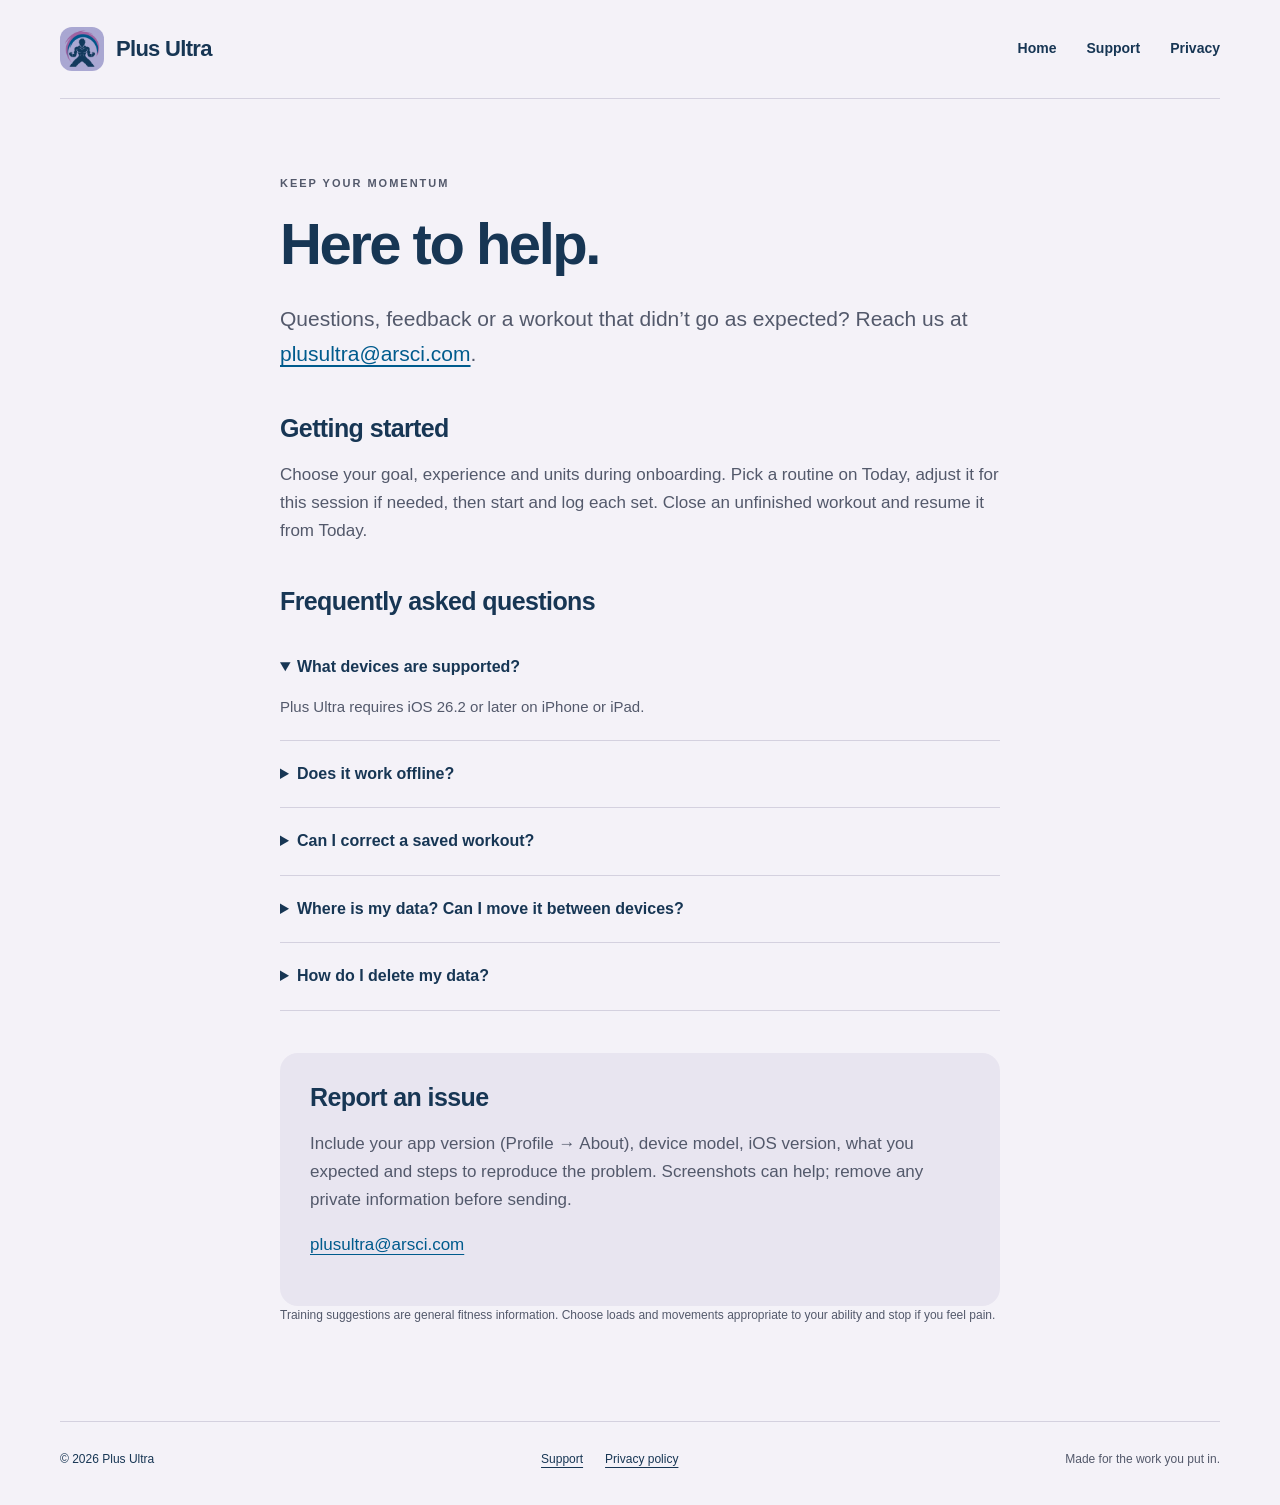
==== support.html @ 1eb020ad "Publish Plus Ultra product, support and privacy pages" ====
<!doctype html>
<html lang="en"><head><meta charset="utf-8"><meta name="viewport" content="width=device-width, initial-scale=1"><meta name="description" content="Get help with routines, workout logging, local data and device requirements in Plus Ultra."><meta name="theme-color" content="#173654"><title>Support — Plus Ultra</title><link rel="icon" type="image/png" href="plusultra-icon.png"><link rel="stylesheet" href="style.css"></head>
<body><a class="skip" href="#main">Skip to content</a>
<header class="container"><a class="brand" href="index.html"><img src="plusultra-icon.png" width="44" height="44" alt=""><span>Plus Ultra</span></a><nav aria-label="Main"><a href="index.html">Home</a><a href="support.html">Support</a><a href="privacy.html">Privacy</a></nav></header><main id="main" class="container">
<article class="prose"><p class="eyebrow">KEEP YOUR MOMENTUM</p><h1>Here to help.</h1><p class="lead">Questions, feedback or a workout that didn’t go as expected? Reach us at <span class="contact" data-u="plusultra" data-d="arsci.com"><noscript>plusultra at arsci dot com</noscript></span>.</p>
<section><h2>Getting started</h2><p>Choose your goal, experience and units during onboarding. Pick a routine on Today, adjust it for this session if needed, then start and log each set. Close an unfinished workout and resume it from Today.</p></section>
<section><h2>Frequently asked questions</h2><details open><summary>What devices are supported?</summary><p>Plus Ultra requires iOS 26.2 or later on iPhone or iPad.</p></details><details><summary>Does it work offline?</summary><p>Yes. Training works offline without an account. Opening a playlist link uses an external music service and may require internet access or that service’s account.</p></details><details><summary>Can I correct a saved workout?</summary><p>Open Progress, then workout history. Choose a workout and tap Edit. Only completed sets count toward performed-work summaries; unlogged sets stay unlogged.</p></details><details><summary>Where is my data? Can I move it between devices?</summary><p>Your journal is stored locally. Plus Ultra has no dedicated cloud sync or export feature. Device backups may include app data depending on your Apple settings. Read the <a href="privacy.html">privacy policy</a> before deleting or replacing a device.</p></details><details><summary>How do I delete my data?</summary><p>Delete individual routines, custom exercises and workouts in the app. Delete the app through iOS Settings to remove all local app data and preferences; offloading keeps the data. Manage existing backups separately in your Apple settings.</p></details></section>
<section class="callout"><h2>Report an issue</h2><p>Include your app version (Profile → About), device model, iOS version, what you expected and steps to reproduce the problem. Screenshots can help; remove any private information before sending.</p><p><span class="contact" data-u="plusultra" data-d="arsci.com"><noscript>plusultra at arsci dot com</noscript></span></p></section><p class="small">Training suggestions are general fitness information. Choose loads and movements appropriate to your ability and stop if you feel pain.</p></article>
</main><footer class="container"><p>© 2026 Plus Ultra</p><div><a href="support.html">Support</a><a href="privacy.html">Privacy policy</a></div><p class="small">Made for the work you put in.</p></footer><script src="contact.js"></script></body></html>
---- style.css ----
:root {
  color-scheme:light;
  --ink:#173654;
  --blue:#005b8d;
  --companion:#b5b1d8;
  --violet:#774879;
  --paper:#f4f2f8;
  --muted:#53596b;
  --line:#d4d1df
}
* {
  box-sizing:border-box
}
html {
  scroll-behavior:smooth
}
body {
  margin:0;
  background:#f4f2f8;
  color:var(--ink);
  font:17px/1.65 -apple-system,BlinkMacSystemFont,"Segoe UI",sans-serif
}
a {
  color:var(--blue);
  text-underline-offset:4px
}
a:hover {
  text-decoration-thickness:2px
}
a:focus-visible,summary:focus-visible {
  outline:3px solid var(--violet);
  outline-offset:6px;
  border-radius:4px
}
.container {
  width:min(1160px,calc(100% - 80px));
  margin-inline:auto
}
header {
  display:flex;
  align-items:center;
  justify-content:space-between;
  padding-block:27px;
  border-bottom:1px solid var(--line)
}
.brand {
  display:flex;
  align-items:center;
  gap:12px;
  text-decoration:none;
  color:var(--ink);
  font-size:22px;
  font-weight:800;
  letter-spacing:-.7px
}
.brand img {
  border-radius:12px
}
nav {
  display:flex;
  gap:30px
}
nav a {
  font-size:14px;
  font-weight:600;
  text-decoration:none;
  color:var(--ink)
}
.skip {
  position:absolute;
  left:15px;
  top:-100px;
  background:var(--paper);
  padding:10px;
  z-index:2
}
.skip:focus {
  top:10px
}
.hero {
  display:grid;
  grid-template-columns:1.1fr 1fr;
  gap:40px;
  align-items:center;
  padding-block:75px 90px
}
.eyebrow {
  font-size:11px;
  letter-spacing:2px;
  font-weight:800;
  color:var(--blue);
  margin:0 0 22px
}
h1,h2,h3,p {
  margin-top:0
}
h1 {
  font-size:clamp(48px,6.5vw,80px);
  line-height:1.04;
  letter-spacing:-4px;
  margin-bottom:28px;
  font-weight:850
}
h1 em {
  font-style:normal;
  color:var(--blue)
}
.intro {
  max-width:460px;
  color:var(--muted);
  font-size:19px;
  line-height:1.65
}
.actions {
  display:flex;
  flex-wrap:wrap;
  gap:18px;
  align-items:center;
  margin:30px 0 16px
}
.status {
  font-size:12px;
  font-weight:750;
  background:#e2ece3;
  color:#174d4e;
  border:1px solid #bdd5ce;
  border-radius:30px;
  padding:10px 15px
}
.status span {
  margin-right:6px;
  font-size:9px
}
.text-link {
  font-size:13px;
  font-weight:750;
  text-decoration:none
}
.small {
  font-size:12px;
  color:var(--muted)
}
.hero-art {
  overflow:clip;
  position:relative;
  text-align:center;
  padding:24px 0
}
.athlete {
  display:block;
  width:100%;
  height:auto;
  max-width:430px;
  margin:auto;
  border-radius:27%;
  box-shadow:0 24px 60px #17365416;
  position:relative
}
.orbit {
  position:absolute;
  inset:6% -1%;
  border:1px solid #b5b1d844;
  border-radius:50%;
  transform:rotate(-28deg)
}
.art-caption {
  margin:32px 0 0;
  font-size:10px;
  letter-spacing:4px;
  color:var(--violet);
  font-weight:800
}
.training {
  padding:70px 0;
  border-top:1px solid var(--line)
}
.section-heading {
  max-width:620px
}
h2 {
  font-size:38px;
  letter-spacing:-1.5px;
  line-height:1.16;
  margin-bottom:18px
}
.section-heading>p:last-child {
  color:var(--muted)
}
.feature-grid {
  display:grid;
  grid-template-columns:repeat(3,1fr);
  gap:38px;
  margin-top:45px
}
.feature-grid article {
  border-top:2px solid var(--ink);
  padding-top:20px
}
.feature-grid article:nth-child(2) {
  border-color:var(--companion)
}
.feature-grid article:nth-child(3) {
  border-color:var(--violet)
}
.number {
  font-size:10px;
  letter-spacing:2px;
  font-weight:750;
  color:var(--muted)
}
h3 {
  font-size:23px;
  letter-spacing:-.7px;
  line-height:1.25;
  margin:26px 0 12px
}
.feature-grid p {
  font-size:15px;
  color:var(--muted)
}
.privacy-banner {
  display:flex;
  gap:60px;
  align-items:center;
  justify-content:space-between;
  background:var(--ink);
  border-radius:26px;
  padding:48px;
  color:var(--paper);
  margin:20px 0 70px
}
.privacy-banner>div {
  max-width:560px
}
.privacy-banner .eyebrow {
  color:#b5b1d8
}
.privacy-banner h2 {
  font-size:32px
}
.privacy-banner p:last-child {
  font-size:15px;
  margin-bottom:0;
  color:#e2dfec
}
.button {
  display:inline-block;
  padding:13px 19px;
  background:var(--paper);
  color:var(--ink);
  border-radius:8px;
  white-space:nowrap;
  font-size:12px;
  font-weight:800;
  text-decoration:none
}
footer {
  border-top:1px solid var(--line);
  padding:28px 0 36px;
  display:flex;
  gap:25px;
  justify-content:space-between;
  font-size:12px
}
footer p {
  margin:0
}
footer div {
  display:flex;
  gap:22px
}
footer a {
  color:var(--ink)
}
.prose {
  max-width:720px;
  margin:75px auto 95px
}
.prose h1 {
  font-size:58px;
  letter-spacing:-2.5px
}
.lead {
  font-size:21px;
  color:var(--muted)
}
.prose section {
  margin-top:42px
}
.prose h2 {
  font-size:25px;
  letter-spacing:-.6px
}
.prose p {
  color:var(--muted)
}
details {
  border-bottom:1px solid var(--line);
  padding:20px 0
}
summary {
  font-weight:650;
  cursor:pointer;
  font-size:16px
}
details p {
  font-size:15px;
  margin:15px 0 0
}
.callout {
  background:#e8e5f0;
  padding:30px;
  border-radius:18px
}
.contact a {
  overflow-wrap:anywhere
}
@media(max-width:800px) {
  .container {
    width:calc(100% - 40px)
  }
  .hero {
    padding:55px 0;
    gap:35px;
    grid-template-columns:1fr
  }
  .hero-art {
    max-width:400px;
    margin:auto;
    width:100%
  }
  h1 {
    letter-spacing:-2.5px
  }
  .hero h1 br {
    display:none
  }
  .intro {
    max-width:600px
  }
  .feature-grid {
    grid-template-columns:1fr;
    gap:20px
  }
  .feature-grid article {
    padding-top:14px
  }
  .feature-grid h3 {
    margin-top:14px
  }
  .training {
    padding:45px 0
  }
  .privacy-banner {
    padding:30px;
    gap:26px;
    align-items:flex-start;
    flex-direction:column
  }
  footer {
    flex-wrap:wrap
  }
  footer .small {
    flex-basis:100%
  }
  .prose {
    margin-top:50px
  }
  .prose h1 {
    font-size:44px
  }
  header {
    padding-block:20px
  }
  .brand {
    font-size:19px
  }
  nav {
    gap:16px
  }
  nav a {
    font-size:12px
  }
}
@media(max-width:390px) {
  header {
    align-items:flex-start;
    gap:18px;
    flex-direction:column
  }
  .hero h1 {
    font-size:45px
  }
  .container {
    width:calc(100% - 32px)
  }
}
@media(prefers-reduced-motion:reduce) {
  html {
    scroll-behavior:auto
  }
}
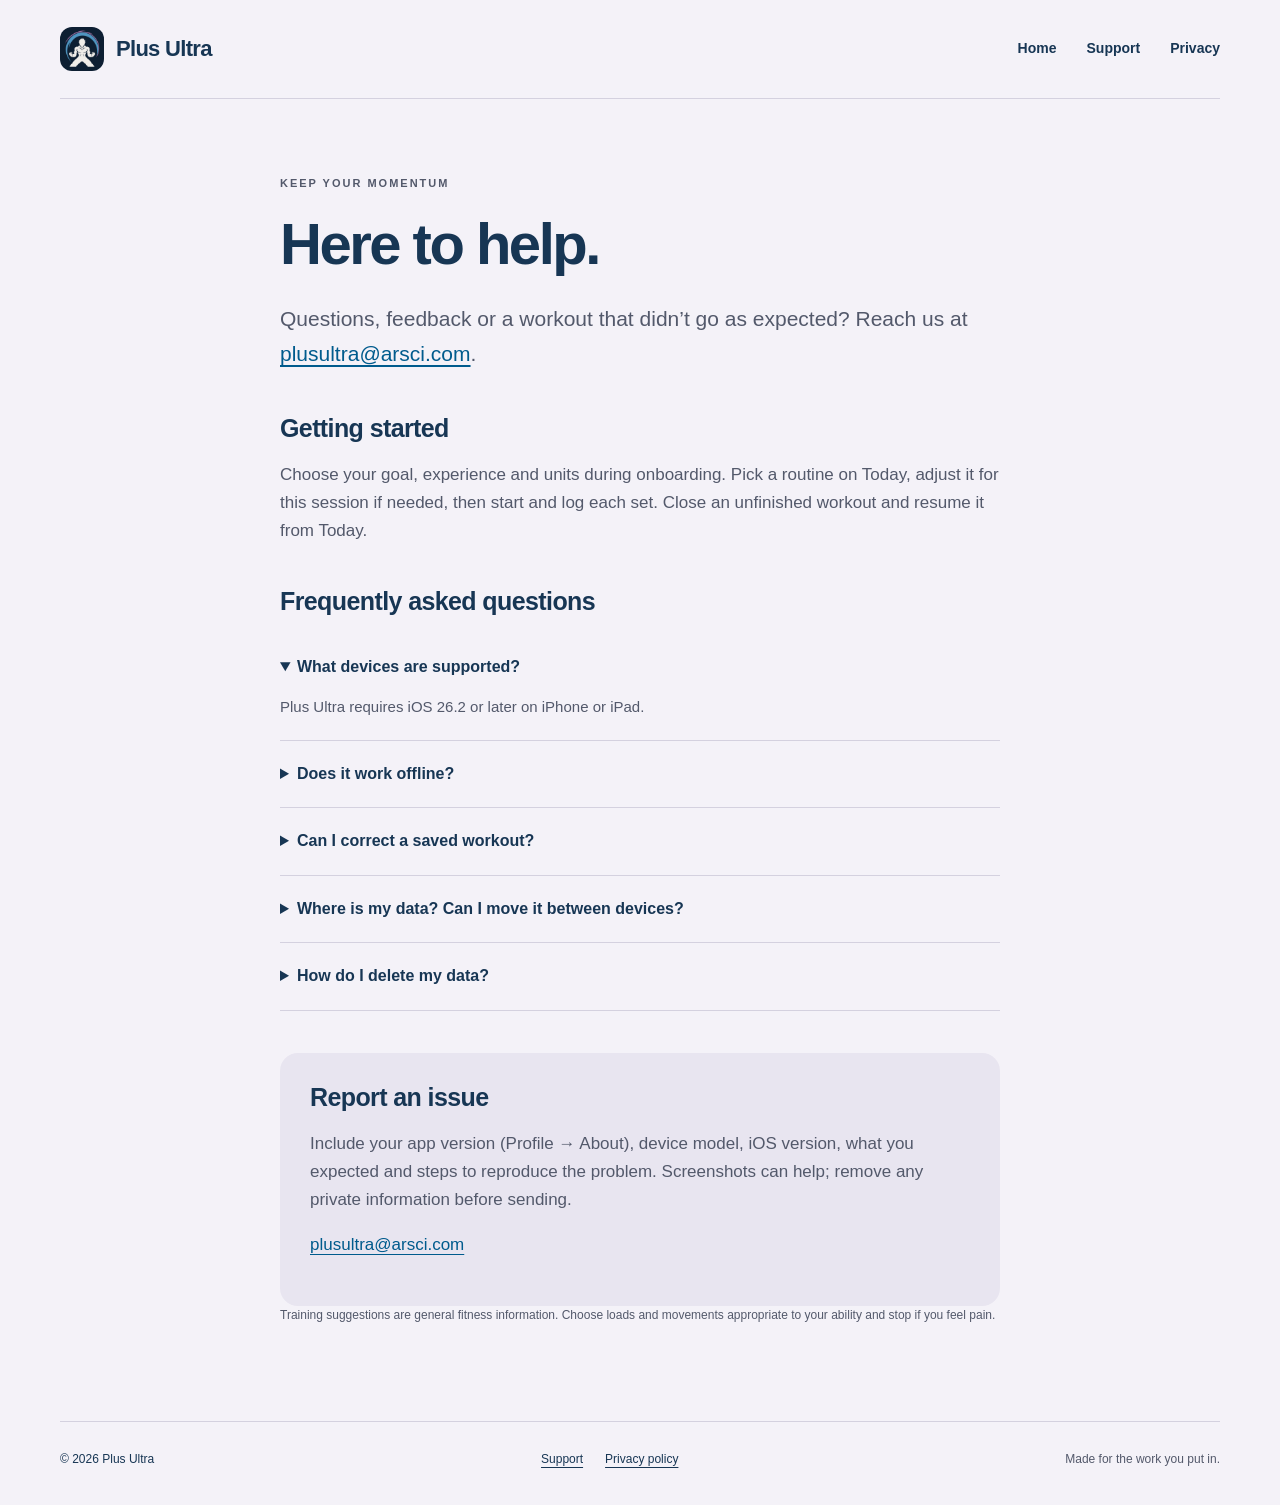
==== commit 9ddb5b66: "Correct Plus Ultra privacy and support for the local training update" ====
--- a/support.html
+++ b/support.html
@@ -4,6 +4,6 @@
 <header class="container"><a class="brand" href="index.html"><img src="plusultra-icon.png" width="44" height="44" alt=""><span>Plus Ultra</span></a><nav aria-label="Main"><a href="index.html">Home</a><a href="support.html">Support</a><a href="privacy.html">Privacy</a></nav></header><main id="main" class="container">
 <article class="prose"><p class="eyebrow">KEEP YOUR MOMENTUM</p><h1>Here to help.</h1><p class="lead">Questions, feedback or a workout that didn’t go as expected? Reach us at <span class="contact" data-u="plusultra" data-d="arsci.com"><noscript>plusultra at arsci dot com</noscript></span>.</p>
 <section><h2>Getting started</h2><p>Choose your goal, experience and units during onboarding. Pick a routine on Today, adjust it for this session if needed, then start and log each set. Close an unfinished workout and resume it from Today.</p></section>
-<section><h2>Frequently asked questions</h2><details open><summary>What devices are supported?</summary><p>Plus Ultra requires iOS 26.2 or later on iPhone or iPad.</p></details><details><summary>Does it work offline?</summary><p>Yes. Training works offline without an account. Opening a playlist link uses an external music service and may require internet access or that service’s account.</p></details><details><summary>Can I correct a saved workout?</summary><p>Open Progress, then workout history. Choose a workout and tap Edit. Only completed sets count toward performed-work summaries; unlogged sets stay unlogged.</p></details><details><summary>Where is my data? Can I move it between devices?</summary><p>Your journal is stored locally. Plus Ultra has no dedicated cloud sync or export feature. Device backups may include app data depending on your Apple settings. Read the <a href="privacy.html">privacy policy</a> before deleting or replacing a device.</p></details><details><summary>How do I delete my data?</summary><p>Delete individual routines, custom exercises and workouts in the app. Delete the app through iOS Settings to remove all local app data and preferences; offloading keeps the data. Manage existing backups separately in your Apple settings.</p></details></section>
+<section><h2>Frequently asked questions</h2><details open><summary>What devices are supported?</summary><p>Plus Ultra requires iOS 26.2 or later on iPhone or iPad.</p></details><details><summary>Does it work offline?</summary><p>Yes. Training works offline without an account. Opening a playlist link uses an external music service and may require internet access or that service’s account.</p></details><details><summary>Can I correct a saved workout?</summary><p>Open Progress, then workout history. Choose a workout and tap Edit. Only completed sets count toward performed-work summaries; unlogged sets stay unlogged.</p></details><details><summary>Where is my data? Can I move it between devices?</summary><p>Your journal is stored locally. In Profile → Workout data, export a complete .plusultra backup, choose where to save it, and restore it on another device after reviewing the preview. Restoring replaces current local training after confirmation. Workout CSV import/export is available there too. Plus Ultra has no dedicated cloud sync. Device backups may include app data depending on your Apple settings. Read the <a href="privacy.html">privacy policy</a> before deleting or replacing a device.</p></details><details><summary>How do I delete my data?</summary><p>Delete individual routines, custom exercises and workouts in the app. Delete the app through iOS Settings to remove all local app data and preferences; offloading keeps the data. Manage existing backups separately in your Apple settings.</p></details></section>
 <section class="callout"><h2>Report an issue</h2><p>Include your app version (Profile → About), device model, iOS version, what you expected and steps to reproduce the problem. Screenshots can help; remove any private information before sending.</p><p><span class="contact" data-u="plusultra" data-d="arsci.com"><noscript>plusultra at arsci dot com</noscript></span></p></section><p class="small">Training suggestions are general fitness information. Choose loads and movements appropriate to your ability and stop if you feel pain.</p></article>
 </main><footer class="container"><p>© 2026 Plus Ultra</p><div><a href="support.html">Support</a><a href="privacy.html">Privacy policy</a></div><p class="small">Made for the work you put in.</p></footer><script src="contact.js"></script></body></html>
